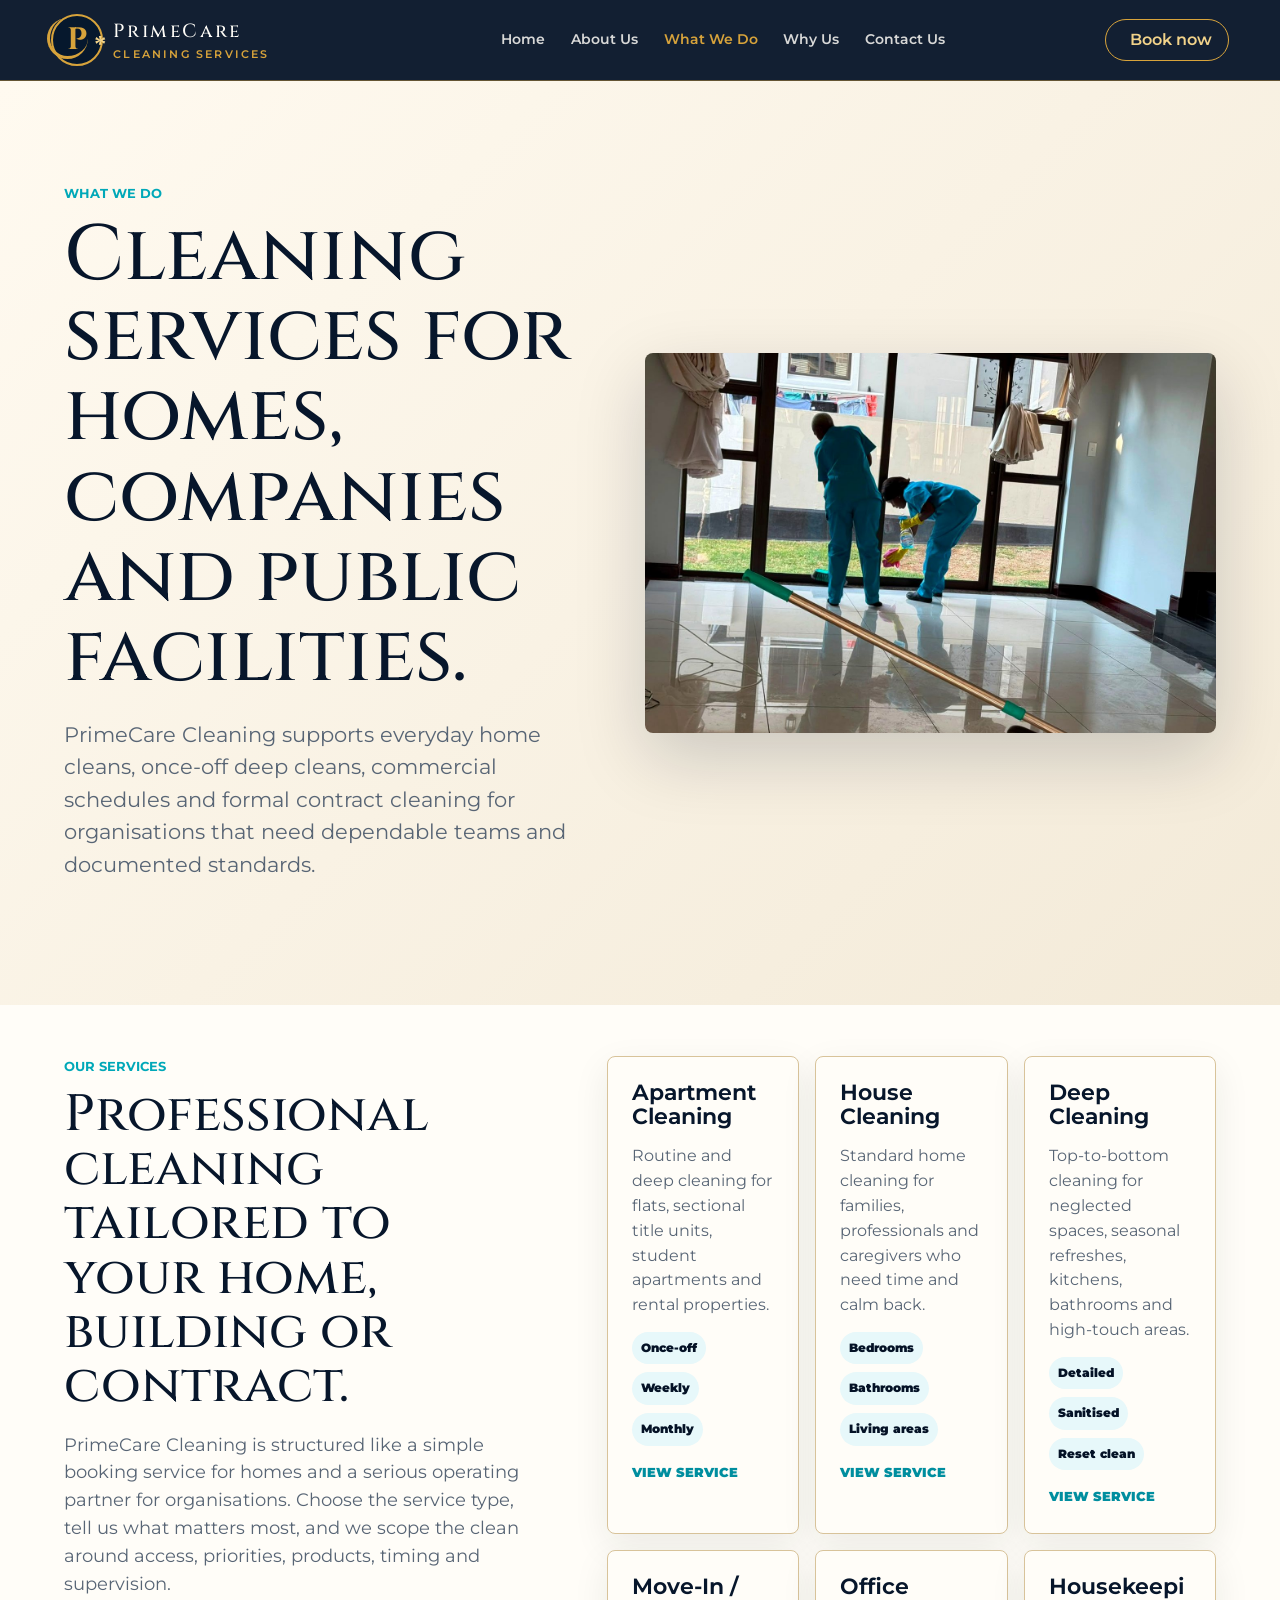
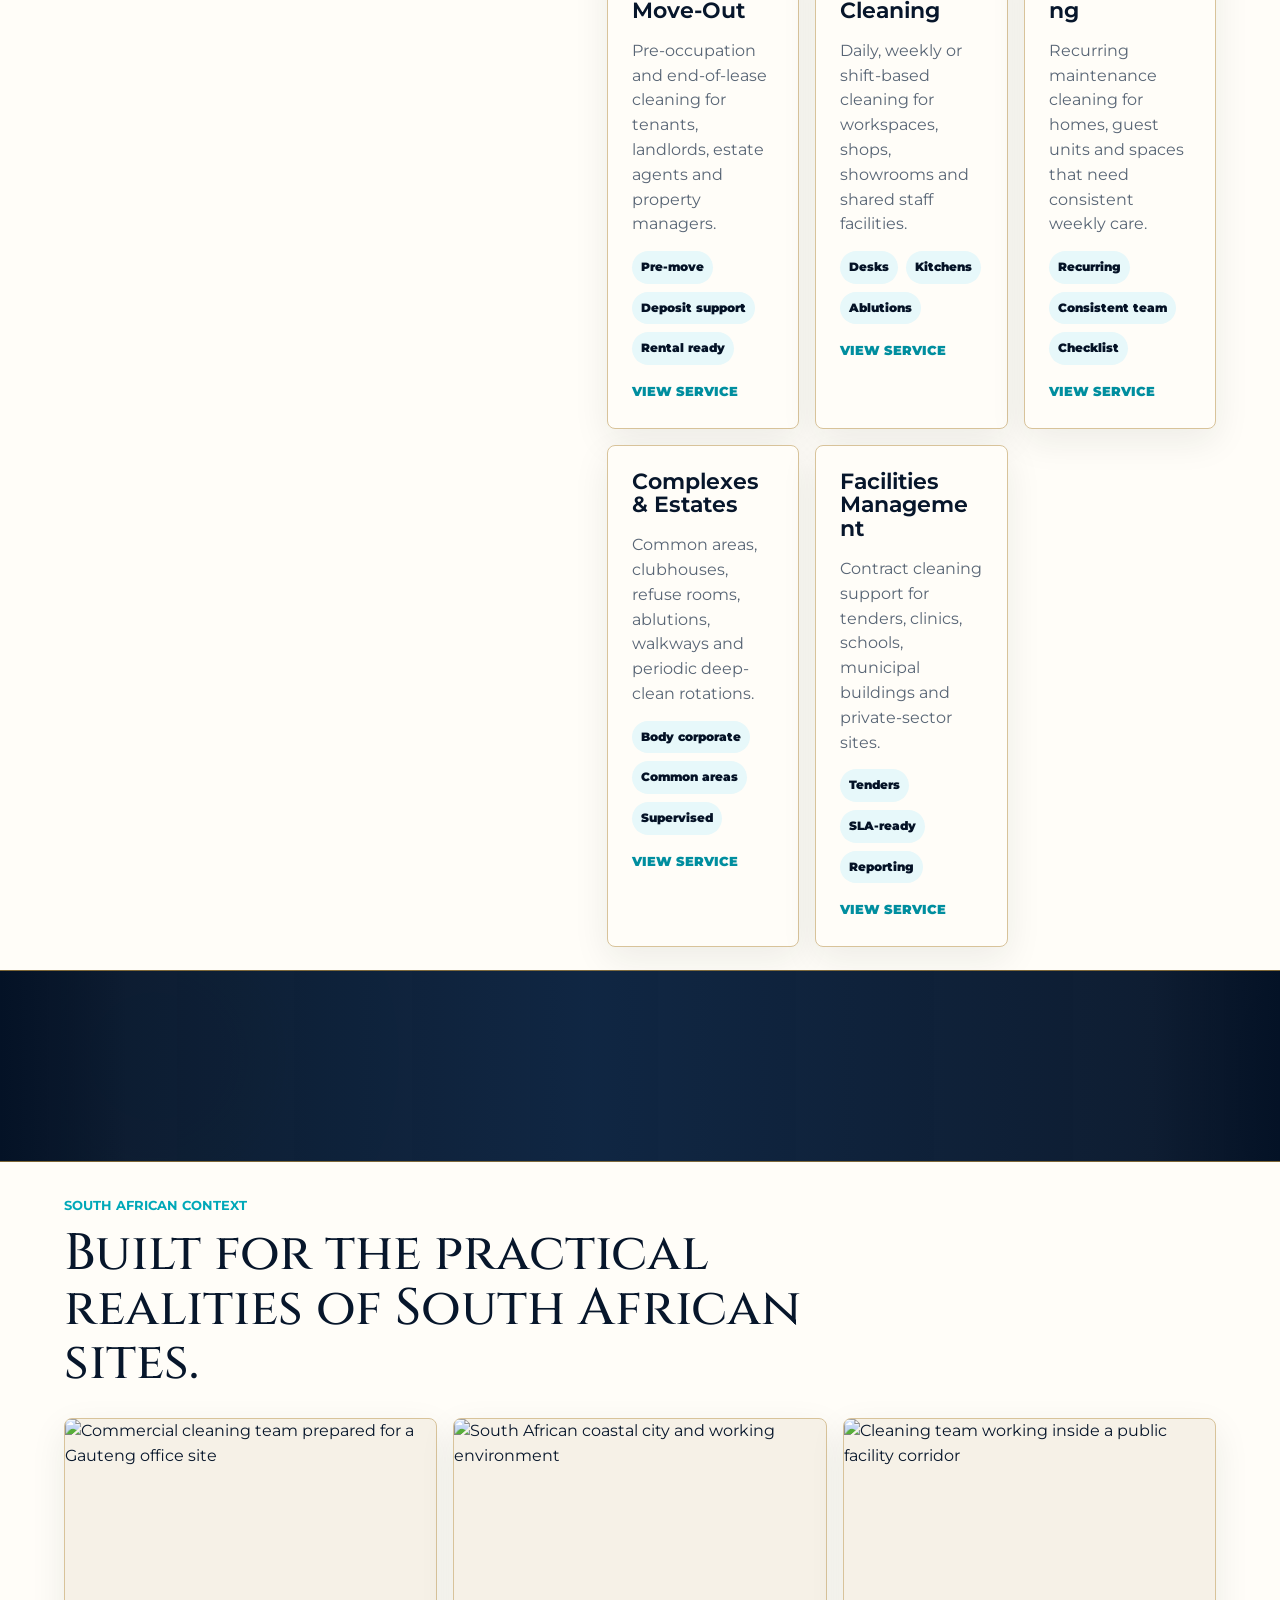
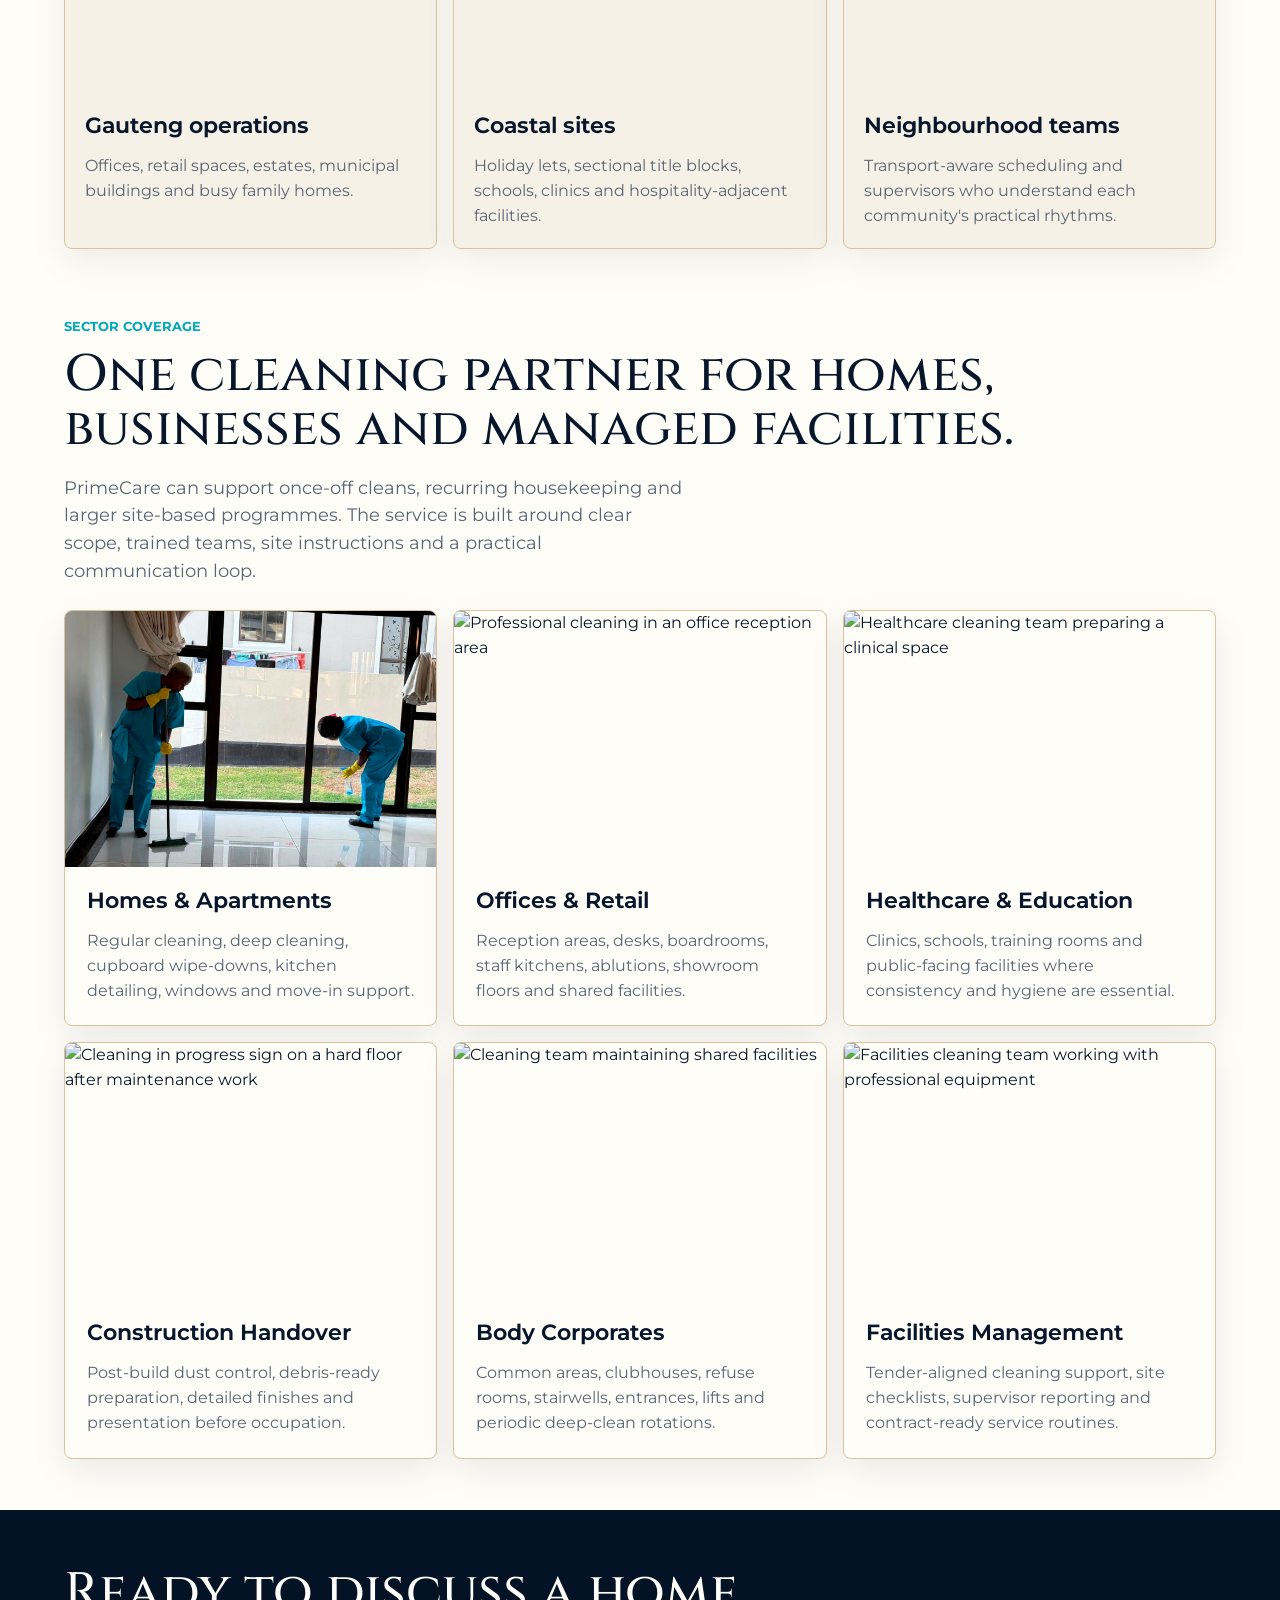
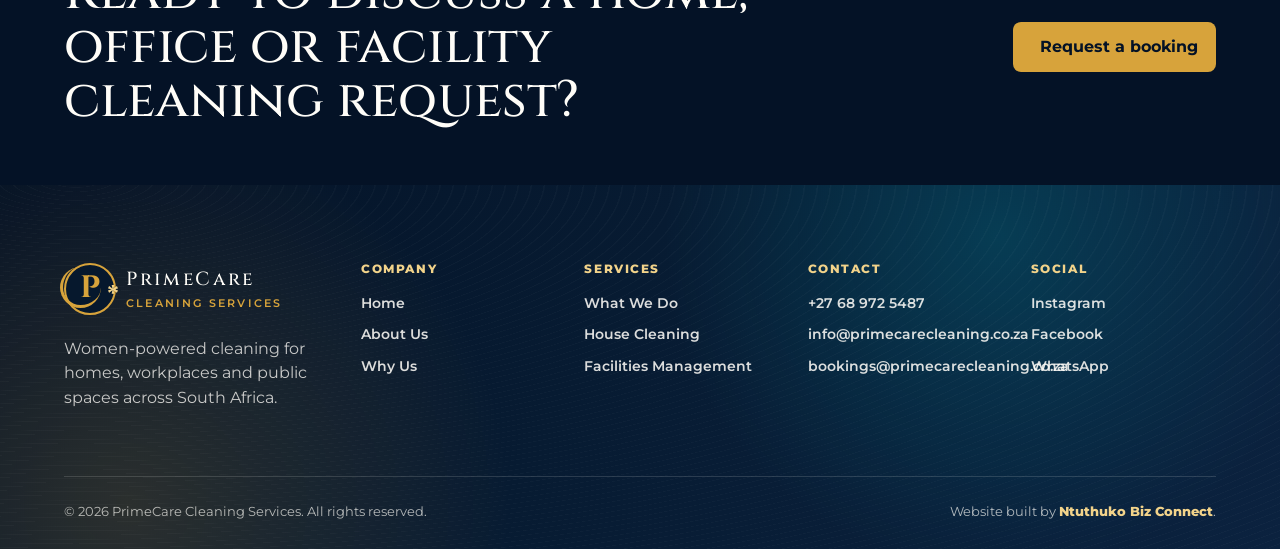
==== what-we-do.html @ a448eb04 "Initial PrimeCare Cleaning website" ====
<!doctype html>
<html lang="en">
  <head>
    <meta charset="UTF-8" />
    <meta name="viewport" content="width=device-width, initial-scale=1.0" />
    <title>What We Do | PrimeCare Cleaning</title>
    <meta
      name="description"
      content="PrimeCare Cleaning provides residential, commercial, estate, government and private-sector cleaning services in South Africa."
    />
    <link rel="preconnect" href="https://unpkg.com" />
    <link rel="stylesheet" href="styles.css" />
  </head>
  <body>
    <header class="site-header">
      <a class="brand" href="index.html" aria-label="PrimeCare Cleaning home">
        <span class="brand-mark">P</span>
        <span>
          <strong>PrimeCare</strong>
          <small>Cleaning Services</small>
        </span>
      </a>
      <nav class="main-nav" aria-label="Primary navigation">
        <a href="index.html">Home</a>
        <a href="about-us.html">About Us</a>
        <a class="nav-active" href="what-we-do.html">What We Do</a>
        <a href="why-us.html">Why Us</a>
        <a href="contact-us.html">Contact Us</a>
      </nav>
      <a class="header-action" href="contact-us.html#booking"><i data-lucide="calendar-check"></i><span>Book now</span></a>
    </header>

    <main>
      <section class="page-hero">
        <div>
          <p class="eyebrow">What we do</p>
          <h1>Cleaning services for homes, companies and public facilities.</h1>
          <p class="section-lead">
            PrimeCare Cleaning supports everyday home cleans, once-off deep cleans, commercial schedules and formal
            contract cleaning for organisations that need dependable teams and documented standards.
          </p>
        </div>
        <img
          src="assets/service-house-clean.jpg"
          alt="PrimeCare cleaners polishing floors and glass in a home"
        />
      </section>

      <section class="section split services-overview">
        <div>
          <p class="eyebrow">Our services</p>
          <h2>Professional cleaning tailored to your home, building or contract.</h2>
          <p class="section-lead">
            PrimeCare Cleaning is structured like a simple booking service for homes and a serious operating partner
            for organisations. Choose the service type, tell us what matters most, and we scope the clean around access,
            priorities, products, timing and supervision.
          </p>
        </div>
        <div class="service-grid expanded">
          <article>
            <i data-lucide="building"></i>
            <h3>Apartment Cleaning</h3>
            <p>Routine and deep cleaning for flats, sectional title units, student apartments and rental properties.</p>
            <div class="service-badges">
              <span>Once-off</span><span>Weekly</span><span>Monthly</span>
            </div>
          </article>
          <article>
            <i data-lucide="home"></i>
            <h3>House Cleaning</h3>
            <p>Standard home cleaning for families, professionals and caregivers who need time and calm back.</p>
            <div class="service-badges">
              <span>Bedrooms</span><span>Bathrooms</span><span>Living areas</span>
            </div>
          </article>
          <article>
            <i data-lucide="sparkles"></i>
            <h3>Deep Cleaning</h3>
            <p>Top-to-bottom cleaning for neglected spaces, seasonal refreshes, kitchens, bathrooms and high-touch areas.</p>
            <div class="service-badges">
              <span>Detailed</span><span>Sanitised</span><span>Reset clean</span>
            </div>
          </article>
          <article>
            <i data-lucide="key-round"></i>
            <h3>Move-In / Move-Out</h3>
            <p>Pre-occupation and end-of-lease cleaning for tenants, landlords, estate agents and property managers.</p>
            <div class="service-badges">
              <span>Pre-move</span><span>Deposit support</span><span>Rental ready</span>
            </div>
          </article>
          <article>
            <i data-lucide="building-2"></i>
            <h3>Office Cleaning</h3>
            <p>Daily, weekly or shift-based cleaning for workspaces, shops, showrooms and shared staff facilities.</p>
            <div class="service-badges">
              <span>Desks</span><span>Kitchens</span><span>Ablutions</span>
            </div>
          </article>
          <article>
            <i data-lucide="calendar-check"></i>
            <h3>Housekeeping</h3>
            <p>Recurring maintenance cleaning for homes, guest units and spaces that need consistent weekly care.</p>
            <div class="service-badges">
              <span>Recurring</span><span>Consistent team</span><span>Checklist</span>
            </div>
          </article>
          <article>
            <i data-lucide="trees"></i>
            <h3>Complexes & Estates</h3>
            <p>Common areas, clubhouses, refuse rooms, ablutions, walkways and periodic deep-clean rotations.</p>
            <div class="service-badges">
              <span>Body corporate</span><span>Common areas</span><span>Supervised</span>
            </div>
          </article>
          <article>
            <i data-lucide="landmark"></i>
            <h3>Facilities Management</h3>
            <p>Contract cleaning support for tenders, clinics, schools, municipal buildings and private-sector sites.</p>
            <div class="service-badges">
              <span>Tenders</span><span>SLA-ready</span><span>Reporting</span>
            </div>
          </article>
        </div>
      </section>

      <section class="equipment-rail" aria-label="PrimeCare cleaning equipment">
        <div class="equipment-track">
          <div class="equipment-set">
            <span class="tool-chip photo-tool" aria-label="Broom"><img src="assets/equipment-broom-graphic.png" alt="" /></span>
            <span class="tool-chip photo-tool" aria-label="Mop"><img src="assets/equipment-mop-graphic.png" alt="" /></span>
            <span class="tool-chip photo-tool" aria-label="Wet mop trolley"><img src="assets/mop-trolley-graphic.png" alt="" /></span>
            <span class="tool-chip photo-tool" aria-label="Floor polisher"><img src="assets/equipment-floor-polisher-graphic.png" alt="" /></span>
            <span class="tool-chip photo-tool" aria-label="Spray bottles"><img src="assets/equipment-spray-bottle-graphic.png" alt="" /></span>
            <span class="tool-chip photo-tool" aria-label="Microfibre cloths"><img src="assets/equipment-cloths-graphic.png" alt="" /></span>
            <span class="tool-chip photo-tool" aria-label="Vacuum cleaner"><img src="assets/equipment-vacuum-graphic.png" alt="" /></span>
            <span class="tool-chip photo-tool" aria-label="Cleaning bucket"><img src="assets/equipment-bucket-graphic.png" alt="" /></span>
            <span class="tool-chip photo-tool" aria-label="Safety gloves"><img src="assets/equipment-gloves-graphic.png" alt="" /></span>
            <span class="tool-chip photo-tool" aria-label="Caution sign"><img src="assets/equipment-caution-sign-graphic.png" alt="" /></span>
          </div>
        </div>
      </section>

      <section class="section footprint" aria-labelledby="footprint-title">
        <div class="footprint-heading">
          <p class="eyebrow">South African context</p>
          <h2 id="footprint-title">Built for the practical realities of South African sites.</h2>
        </div>
        <div class="footprint-grid">
          <article>
            <img
              src="https://content.app-sources.com/s/34724871351514405/uploads/Images/Commercial_and_Office_Cleaning_Services_Near_Me-5581197.jpg"
              alt="Commercial cleaning team prepared for a Gauteng office site"
            />
            <div>
              <h3>Gauteng operations</h3>
              <p>Offices, retail spaces, estates, municipal buildings and busy family homes.</p>
            </div>
          </article>
          <article>
            <img
              src="https://cdn.sanity.io/images/rd0y3pad/blog-production/65c188b1063537cdf61cafe390a6790e47b0c7b2-5616x3744.jpg?w=1400&h=900&q=75&fit=crop&auto=format"
              alt="South African coastal city and working environment"
            />
            <div>
              <h3>Coastal sites</h3>
              <p>Holiday lets, sectional title blocks, schools, clinics and hospitality-adjacent facilities.</p>
            </div>
          </article>
          <article>
            <img
              src="https://youthoftsomo.co.za/wp-content/uploads/2024/11/cleaning-services-company-in-Nairobi-kenya.jpg"
              alt="Cleaning team working inside a public facility corridor"
            />
            <div>
              <h3>Neighbourhood teams</h3>
              <p>Transport-aware scheduling and supervisors who understand each community's practical rhythms.</p>
            </div>
          </article>
        </div>
      </section>

      <section class="section">
        <p class="eyebrow">Sector coverage</p>
        <h2>One cleaning partner for homes, businesses and managed facilities.</h2>
        <p class="section-lead">
          PrimeCare can support once-off cleans, recurring housekeeping and larger site-based programmes. The service is
          built around clear scope, trained teams, site instructions and a practical communication loop.
        </p>
        <div class="sector-grid">
          <article class="sector-card">
            <img src="assets/service-window-detail.jpg" alt="PrimeCare cleaners working on windows and interior glass" />
            <div>
              <h3>Homes & Apartments</h3>
              <p>Regular cleaning, deep cleaning, cupboard wipe-downs, kitchen detailing, windows and move-in support.</p>
            </div>
          </article>
          <article class="sector-card">
            <img src="https://content.app-sources.com/s/34724871351514405/uploads/Images/Cleaning_Chicks_Cleans_Office_Reception_Areas-5227150.png?format=webp" alt="Professional cleaning in an office reception area" />
            <div>
              <h3>Offices & Retail</h3>
              <p>Reception areas, desks, boardrooms, staff kitchens, ablutions, showroom floors and shared facilities.</p>
            </div>
          </article>
          <article class="sector-card">
            <img src="https://youthoftsomo.co.za/wp-content/uploads/2024/12/north-west-cleaning-services-health-sector-cleaning-21328893_s-1-390x220.jpg" alt="Healthcare cleaning team preparing a clinical space" />
            <div>
              <h3>Healthcare & Education</h3>
              <p>Clinics, schools, training rooms and public-facing facilities where consistency and hygiene are essential.</p>
            </div>
          </article>
          <article class="sector-card">
            <img src="https://images.unsplash.com/photo-1529220502050-f15e570c634e?auto=format&fit=crop&w=1200&q=80" alt="Cleaning in progress sign on a hard floor after maintenance work" />
            <div>
              <h3>Construction Handover</h3>
              <p>Post-build dust control, debris-ready preparation, detailed finishes and presentation before occupation.</p>
            </div>
          </article>
          <article class="sector-card">
            <img src="https://content.app-sources.com/s/34724871351514405/uploads/Images/Cleaning_Chicks_Cleans_Office_Restrooms_Sandton-5220938.jpg?format=webp" alt="Cleaning team maintaining shared facilities" />
            <div>
              <h3>Body Corporates</h3>
              <p>Common areas, clubhouses, refuse rooms, stairwells, entrances, lifts and periodic deep-clean rotations.</p>
            </div>
          </article>
          <article class="sector-card">
            <img src="https://tnifacilitiesgroup.co.za/images/home-1-2.png" alt="Facilities cleaning team working with professional equipment" />
            <div>
              <h3>Facilities Management</h3>
              <p>Tender-aligned cleaning support, site checklists, supervisor reporting and contract-ready service routines.</p>
            </div>
          </article>
        </div>
      </section>

      <section class="cta-band">
        <h2>Ready to discuss a home, office or facility cleaning request?</h2>
        <a class="btn secondary" href="contact-us.html#booking"><i data-lucide="calendar-plus"></i><span>Request a booking</span></a>
      </section>
    </main>

    <footer class="site-footer">
      <div class="footer-inner">
        <div class="footer-top">
          <div class="footer-brand">
            <a class="brand footer-logo" href="index.html" aria-label="PrimeCare Cleaning home">
              <span class="brand-mark">P</span>
              <span>
                <strong>PrimeCare</strong>
                <small>Cleaning Services</small>
              </span>
            </a>
            <p>Women-powered cleaning for homes, workplaces and public spaces across South Africa.</p>
          </div>
          <div class="footer-col">
            <h3>Company</h3>
            <a href="index.html">Home</a>
            <a href="about-us.html">About Us</a>
            <a href="why-us.html">Why Us</a>
          </div>
          <div class="footer-col">
            <h3>Services</h3>
            <a href="what-we-do.html">What We Do</a>
            <a href="what-we-do.html">House Cleaning</a>
            <a href="what-we-do.html">Facilities Management</a>
          </div>
          <div class="footer-col">
            <h3>Contact</h3>
            <a href="tel:+27689725487">+27 68 972 5487</a>
            <a href="mailto:info@primecarecleaning.co.za">info@primecarecleaning.co.za</a>
            <a href="mailto:bookings@primecarecleaning.co.za">bookings@primecarecleaning.co.za</a>
          </div>
          <div class="footer-col">
            <h3>Social</h3>
            <a href="https://www.instagram.com/primecare.cleaning.services?igsh=bGF3bnBhMnJ3djl4&amp;utm_source=qr" target="_blank" rel="noopener">Instagram</a>
            <a href="https://www.facebook.com/share/1HNAZoN3Nr/?mibextid=wwXIfr" target="_blank" rel="noopener">Facebook</a>
            <a href="https://wa.me/27689725487" target="_blank" rel="noopener">WhatsApp</a>
          </div>
        </div>
        <div class="footer-bottom">
          <span>&copy; 2026 PrimeCare Cleaning Services. All rights reserved.</span>
          <span>Website built by <a href="https://www.ntuthukobiz.co.za/" target="_blank" rel="noopener">Ntuthuko Biz Connect</a>.</span>
        </div>
      </div>
    </footer>

    <script src="https://unpkg.com/lucide@latest/dist/umd/lucide.min.js"></script>
    <script src="script.js"></script>
  </body>
</html>
---- styles.css ----
@import url("https://fonts.googleapis.com/css2?family=Cinzel:wght@400;500;600;700&family=Montserrat:wght@400;500;600;700;800&display=swap");

:root {
  --ink: #07162b;
  --muted: #586575;
  --white: #fffdf8;
  --paper: #f6f1e7;
  --line: #d8c39a;
  --green: #0b223f;
  --green-dark: #041226;
  --gold: #d7a33b;
  --gold-soft: #f2d38a;
  --coral: #00a8b8;
  --blue: #008e9f;
  --shadow: 0 24px 70px rgba(4, 18, 38, 0.18);
}

* {
  box-sizing: border-box;
}

html {
  scroll-behavior: smooth;
}

body {
  margin: 0;
  color: var(--ink);
  background: var(--white);
  font-family: "Montserrat", Arial, Helvetica, ui-sans-serif, system-ui, sans-serif;
  line-height: 1.55;
}

a {
  color: inherit;
  text-decoration: none;
}

img {
  display: block;
  max-width: 100%;
}

.site-header {
  position: sticky;
  top: 0;
  z-index: 20;
  display: flex;
  align-items: center;
  justify-content: space-between;
  gap: 20px;
  padding: 14px clamp(18px, 4vw, 56px);
  background: rgba(4, 18, 38, 0.94);
  border-bottom: 1px solid rgba(215, 163, 59, 0.42);
  backdrop-filter: blur(18px);
}

.brand,
.header-action,
.btn,
.trust-strip span,
.contact-grid a,
.contact-grid > span {
  display: inline-flex;
  align-items: center;
}

.brand {
  gap: 10px;
  min-width: 290px;
  color: var(--white);
}

.brand-mark {
  position: relative;
  display: grid;
  place-items: center;
  width: 52px;
  height: 52px;
  border-radius: 50%;
  color: var(--gold);
  border: 2px solid var(--gold);
  background: #06182d;
  font-family: "Cinzel", Georgia, serif;
  font-size: 31px;
  font-weight: 700;
  line-height: 1;
}

.brand-mark::before {
  content: "";
  position: absolute;
  left: -6px;
  bottom: 5px;
  width: 38px;
  height: 38px;
  border-bottom: 3px solid var(--gold);
  border-left: 3px solid var(--gold);
  border-radius: 50%;
}

.brand-mark::after {
  content: "*";
  position: absolute;
  right: -5px;
  bottom: 9px;
  color: var(--gold-soft);
  font-family: Georgia, serif;
  font-size: 24px;
  line-height: 1;
}

.brand strong,
.brand small {
  display: block;
}

.brand strong {
  font-family: "Cinzel", Georgia, serif;
  font-size: 19px;
  font-weight: 500;
  letter-spacing: 0.14em;
}

.brand small {
  color: var(--gold);
  font-size: 11px;
  font-weight: 600;
  letter-spacing: 0.2em;
  text-transform: uppercase;
}

.main-nav {
  display: flex;
  align-items: center;
  gap: clamp(12px, 2vw, 28px);
  color: rgba(255, 253, 248, 0.84);
  font-size: 14px;
  font-weight: 600;
}

.main-nav a:hover {
  color: var(--gold);
}

.header-action {
  gap: 8px;
  min-height: 42px;
  padding: 0 16px;
  border: 1px solid var(--gold);
  border-radius: 999px;
  color: var(--gold-soft);
  font-weight: 600;
}

.header-action svg,
.btn svg,
.trust-strip svg,
.contact-grid svg,
.contract-list svg {
  width: 18px;
  height: 18px;
  flex: 0 0 18px;
}

.hero {
  position: relative;
  display: grid;
  min-height: calc(100svh - 70px);
  overflow: hidden;
}

.hero-media,
.hero-overlay {
  position: absolute;
  inset: 0;
}

.hero-media img {
  width: 100%;
  height: 100%;
  object-fit: cover;
}

.hero-overlay {
  background:
    linear-gradient(90deg, rgba(4, 18, 38, 0.92) 0%, rgba(4, 18, 38, 0.68) 46%, rgba(4, 18, 38, 0.14) 100%),
    linear-gradient(0deg, rgba(0, 0, 0, 0.2), transparent 42%);
}

.hero-content {
  position: relative;
  z-index: 1;
  width: min(780px, 100%);
  align-self: center;
  padding: clamp(46px, 8vw, 86px) clamp(20px, 5vw, 74px);
  color: var(--white);
}

.eyebrow {
  margin: 0 0 12px;
  color: var(--coral);
  font-size: 13px;
  font-weight: 700;
  letter-spacing: 0;
  text-transform: uppercase;
}

.hero .eyebrow,
.image-band .eyebrow {
  color: #ffd56e;
}

h1,
h2,
h3,
p {
  overflow-wrap: anywhere;
}

h1 {
  max-width: 760px;
  margin: 0;
  font-family: "Cinzel", Georgia, serif;
  font-size: clamp(42px, 7vw, 78px);
  font-weight: 500;
  line-height: 1.03;
  letter-spacing: 0;
}

h2 {
  margin: 0;
  font-family: "Cinzel", Georgia, serif;
  font-size: clamp(32px, 4vw, 56px);
  font-weight: 500;
  line-height: 1.06;
  letter-spacing: 0;
}

h3 {
  margin: 0;
  font-size: 22px;
  font-weight: 650;
  line-height: 1.08;
}

.hero-content > p:not(.eyebrow) {
  max-width: 650px;
  margin: 22px 0 0;
  color: rgba(255, 253, 248, 0.9);
  font-size: clamp(17px, 2vw, 20px);
}

.page-hero {
  display: grid;
  grid-template-columns: minmax(0, 0.95fr) minmax(0, 1.05fr);
  gap: clamp(30px, 5vw, 70px);
  align-items: center;
  padding: clamp(56px, 8vw, 112px) clamp(20px, 5vw, 74px);
  background: linear-gradient(135deg, #fffaf0 0%, #f3ead8 100%);
}

.page-hero .section-lead {
  font-size: clamp(18px, 2vw, 21px);
}

.page-hero img,
.feature-image {
  width: 100%;
  max-height: 520px;
  object-fit: cover;
  border-radius: 8px;
  box-shadow: var(--shadow);
}

.nav-active {
  color: var(--gold);
}

.hero-actions,
.hero-stats {
  display: flex;
  flex-wrap: wrap;
  gap: 12px;
  margin-top: 28px;
}

.btn {
  justify-content: center;
  gap: 9px;
  min-height: 50px;
  padding: 0 18px;
  border: 0;
  border-radius: 8px;
  cursor: pointer;
  font: inherit;
  font-weight: 700;
}

.btn.primary {
  color: var(--white);
  background: var(--green-dark);
  box-shadow: 0 12px 30px rgba(4, 18, 38, 0.28);
}

.btn.secondary {
  color: var(--green-dark);
  background: var(--gold);
}

.btn.wide {
  width: 100%;
}

.hero-stats span {
  min-width: 142px;
  padding: 12px 16px;
  border: 1px solid rgba(255, 253, 248, 0.28);
  border-radius: 8px;
  background: rgba(255, 253, 248, 0.12);
}

.hero-stats strong {
  display: block;
  font-size: 22px;
  color: #ffd56e;
}

.trust-strip {
  display: grid;
  grid-template-columns: repeat(4, 1fr);
  gap: 1px;
  background: var(--line);
  border-top: 1px solid var(--line);
  border-bottom: 1px solid var(--line);
}

.trust-strip span {
  gap: 9px;
  min-height: 78px;
  padding: 16px clamp(16px, 3vw, 32px);
  background: var(--paper);
  font-weight: 850;
}

.section {
  padding: clamp(38px, 5vw, 72px) clamp(20px, 5vw, 74px);
}

.section + .section {
  padding-top: clamp(22px, 3vw, 38px);
}

.split,
.contracts {
  display: grid;
  grid-template-columns: minmax(0, 0.88fr) minmax(0, 1.12fr);
  gap: clamp(30px, 5vw, 70px);
  align-items: start;
}

.section-lead {
  max-width: 620px;
  color: var(--muted);
  font-size: 18px;
}

.text-grid {
  display: grid;
  grid-template-columns: repeat(3, minmax(0, 1fr));
  gap: 16px;
}

.text-card {
  padding: 24px;
  border: 1px solid var(--line);
  border-radius: 8px;
  background: var(--white);
  box-shadow: 0 12px 36px rgba(25, 33, 31, 0.08);
}

.text-card p {
  color: var(--muted);
}

.cta-band {
  display: flex;
  flex-wrap: wrap;
  align-items: center;
  justify-content: space-between;
  gap: 20px;
  padding: clamp(34px, 5vw, 56px) clamp(20px, 5vw, 74px);
  color: var(--white);
  background: var(--green-dark);
}

.cta-band h2 {
  max-width: 760px;
}

.service-grid {
  display: grid;
  grid-template-columns: repeat(2, 1fr);
  gap: 16px;
}

.service-grid.expanded {
  grid-template-columns: repeat(3, minmax(0, 1fr));
}

.service-grid article,
.pillar-grid article,
.contract-form,
.booking-form,
.response-panel {
  border: 1px solid var(--line);
  border-radius: 8px;
  background: var(--white);
  box-shadow: 0 12px 36px rgba(25, 33, 31, 0.08);
}

.service-grid article,
.pillar-grid article {
  padding: 24px;
}

.service-grid article {
  position: relative;
}

.service-grid article::after {
  content: "View service";
  display: inline-block;
  margin-top: 16px;
  color: var(--blue);
  font-size: 13px;
  font-weight: 900;
  text-transform: uppercase;
}

.service-grid svg {
  width: 32px;
  height: 32px;
  margin-bottom: 18px;
  color: var(--green);
}

.service-grid p,
.pillar-grid p {
  margin-bottom: 0;
  color: var(--muted);
}

.services-overview {
  padding-bottom: clamp(16px, 2vw, 28px);
}

.equipment-rail {
  position: relative;
  display: flex;
  align-items: center;
  min-height: clamp(150px, 15vw, 220px);
  overflow: hidden;
  color: var(--white);
  background:
    linear-gradient(90deg, rgba(4, 18, 38, 0.96), rgba(11, 34, 63, 0.98) 46%, rgba(4, 18, 38, 0.96)),
    radial-gradient(circle at 12% 45%, rgba(0, 168, 184, 0.2), transparent 34%);
  border-top: 1px solid rgba(215, 163, 59, 0.55);
  border-bottom: 1px solid rgba(215, 163, 59, 0.55);
}

.equipment-rail::before,
.equipment-rail::after {
  content: "";
  position: absolute;
  top: 0;
  z-index: 2;
  width: clamp(54px, 10vw, 150px);
  height: 100%;
  pointer-events: none;
}

.equipment-rail::before {
  left: 0;
  background: linear-gradient(90deg, var(--green-dark), transparent);
}

.equipment-rail::after {
  right: 0;
  background: linear-gradient(270deg, var(--green-dark), transparent);
}

.equipment-track {
  display: flex;
  width: max-content;
  padding-left: 100vw;
  animation: equipmentScroll 28s linear infinite;
}

.equipment-rail:hover .equipment-track {
  animation-play-state: paused;
}

.equipment-set {
  display: flex;
  align-items: center;
  gap: clamp(14px, 2vw, 26px);
  padding-right: clamp(14px, 2vw, 26px);
}

.tool-chip {
  position: relative;
  display: inline-grid;
  place-items: center;
  width: clamp(104px, 10vw, 142px);
  min-height: clamp(86px, 8vw, 116px);
  padding: 12px;
  border: 1px solid rgba(215, 163, 59, 0.52);
  border-radius: 8px;
  background:
    linear-gradient(180deg, rgba(255, 253, 248, 0.1), rgba(255, 253, 248, 0.02)),
    rgba(0, 168, 184, 0.08);
  box-shadow: 0 18px 44px rgba(0, 0, 0, 0.2);
  color: var(--gold-soft);
  text-align: center;
  transition:
    transform 180ms ease,
    border-color 180ms ease,
    background 180ms ease,
    color 180ms ease;
}

.tool-chip svg {
  width: clamp(46px, 5vw, 68px);
  height: clamp(46px, 5vw, 68px);
  stroke-width: 1.65;
}

.tool-chip img {
  width: auto;
  height: clamp(82px, 8vw, 112px);
  max-width: 92%;
  max-height: clamp(82px, 8vw, 112px);
  object-fit: contain;
  filter: drop-shadow(0 8px 12px rgba(0, 0, 0, 0.28));
}

.photo-tool {
  background:
    radial-gradient(circle at 50% 44%, rgba(215, 163, 59, 0.24), transparent 58%),
    linear-gradient(180deg, rgba(255, 253, 248, 0.1), rgba(255, 253, 248, 0.02)),
    rgba(0, 168, 184, 0.08);
}

.tool-chip:hover {
  z-index: 3;
  color: var(--green-dark);
  border-color: var(--gold);
  background: linear-gradient(180deg, var(--gold-soft), var(--gold));
  transform: translateY(-9px) scale(1.04);
}

.tool-chip:hover img {
  filter: drop-shadow(0 8px 10px rgba(4, 18, 38, 0.18));
}

.equipment-rail + .footprint {
  padding-top: clamp(24px, 3vw, 38px);
}

.footprint {
  padding-bottom: clamp(24px, 3vw, 42px);
}

.footprint + .section {
  padding-top: clamp(24px, 3vw, 38px);
}

@keyframes equipmentScroll {
  from {
    transform: translateX(0);
  }

  to {
    transform: translateX(calc(-100% - 100vw));
  }
}

.sector-grid {
  display: grid;
  grid-template-columns: repeat(3, minmax(0, 1fr));
  gap: 16px;
  margin-top: 28px;
}

.sector-card {
  overflow: hidden;
  border: 1px solid var(--line);
  border-radius: 8px;
  background: var(--white);
  box-shadow: 0 12px 36px rgba(4, 18, 38, 0.08);
}

.sector-card img {
  width: 100%;
  aspect-ratio: 1.45;
  object-fit: cover;
}

.sector-card div {
  padding: 22px;
}

.sector-card p {
  color: var(--muted);
  margin-bottom: 0;
}

.copy-list {
  display: grid;
  gap: 10px;
  margin-top: 22px;
}

.copy-list span {
  display: flex;
  gap: 9px;
  align-items: flex-start;
  padding: 12px 14px;
  border-left: 3px solid var(--gold);
  background: rgba(246, 241, 231, 0.72);
  font-weight: 600;
}

.service-badges {
  display: flex;
  flex-wrap: wrap;
  gap: 8px;
  margin-top: 14px;
}

.service-badges span {
  padding: 7px 9px;
  border-radius: 999px;
  background: #e7f8fa;
  color: var(--green-dark);
  font-size: 12px;
  font-weight: 900;
}

.image-band {
  position: relative;
  min-height: 430px;
  display: grid;
  align-items: end;
  color: var(--white);
  overflow: hidden;
}

.image-band img {
  position: absolute;
  inset: 0;
  width: 100%;
  height: 100%;
  object-fit: cover;
}

.image-band::after {
  content: "";
  position: absolute;
  inset: 0;
  background: linear-gradient(90deg, rgba(4, 18, 38, 0.88), rgba(4, 18, 38, 0.24));
}

.image-band > div {
  position: relative;
  z-index: 1;
  max-width: 820px;
  padding: clamp(44px, 7vw, 82px) clamp(20px, 5vw, 74px);
}

.image-band p:last-child {
  max-width: 700px;
  color: rgba(255, 253, 248, 0.9);
  font-size: 18px;
}

.footprint {
  background: var(--white);
}

.footprint-heading {
  max-width: 860px;
  margin-bottom: 28px;
}

.footprint-grid {
  display: grid;
  grid-template-columns: repeat(3, minmax(0, 1fr));
  gap: 16px;
}

.footprint-grid article {
  overflow: hidden;
  border: 1px solid var(--line);
  border-radius: 8px;
  background: var(--paper);
  box-shadow: 0 12px 36px rgba(25, 33, 31, 0.08);
}

.footprint-grid img {
  width: 100%;
  aspect-ratio: 1.35;
  object-fit: cover;
}

.footprint-grid div {
  padding: 20px;
}

.footprint-grid p {
  margin-bottom: 0;
  color: var(--muted);
}

.empowerment {
  display: grid;
  grid-template-columns: minmax(0, 0.95fr) minmax(0, 1.05fr);
  gap: clamp(32px, 5vw, 70px);
  background: #eef9fa;
}

.empowerment-copy p:last-child {
  color: var(--muted);
  font-size: 18px;
}

.pillar-grid {
  display: grid;
  gap: 16px;
}

.pillar-grid span {
  display: inline-grid;
  place-items: center;
  width: 44px;
  height: 44px;
  margin-bottom: 16px;
  border-radius: 50%;
  color: var(--white);
  background: var(--blue);
  font-weight: 900;
}

.contracts {
  background: var(--paper);
}

.contract-list {
  display: grid;
  grid-template-columns: repeat(2, minmax(0, 1fr));
  gap: 12px;
  margin-top: 26px;
}

.contract-list span {
  display: flex;
  gap: 8px;
  align-items: flex-start;
  padding: 12px;
  border-radius: 8px;
  background: rgba(255, 253, 248, 0.82);
  color: #34413d;
  font-weight: 750;
}

.contract-list svg {
  color: var(--green);
}

form {
  display: grid;
  gap: 16px;
}

.contract-form,
.booking-form {
  padding: clamp(20px, 3vw, 32px);
}

label,
fieldset {
  display: grid;
  gap: 7px;
  margin: 0;
  color: #34413d;
  font-size: 13px;
  font-weight: 850;
}

input,
select,
textarea {
  width: 100%;
  border: 1px solid #cfc7b8;
  border-radius: 8px;
  background: #fffefa;
  color: var(--ink);
  font: inherit;
  font-size: 15px;
}

input,
select {
  min-height: 46px;
  padding: 0 12px;
}

textarea {
  resize: vertical;
  padding: 12px;
}

fieldset {
  grid-template-columns: repeat(2, minmax(0, 1fr));
  padding: 16px;
  border: 1px solid var(--line);
  border-radius: 8px;
}

legend {
  padding: 0 8px;
}

.check {
  grid-template-columns: 18px 1fr;
  align-items: center;
  font-size: 14px;
  font-weight: 750;
}

.check input {
  width: 18px;
  min-height: 18px;
}

.form-note {
  margin: 0;
  color: var(--muted);
  font-size: 13px;
}

.booking-section {
  background: linear-gradient(180deg, var(--white), #f6f0e4);
}

.booking-intro {
  max-width: 760px;
  margin-bottom: 28px;
}

.booking-intro p:last-child {
  color: var(--muted);
  font-size: 18px;
}

.booking-layout {
  display: grid;
  grid-template-columns: minmax(0, 1.15fr) minmax(310px, 0.85fr);
  gap: 20px;
  align-items: start;
}

.form-row {
  display: grid;
  grid-template-columns: repeat(2, minmax(0, 1fr));
  gap: 14px;
}

.response-panel {
  position: sticky;
  top: 92px;
  padding: 28px;
}

.response-panel > p:not(.eyebrow) {
  margin-top: 0;
  color: var(--muted);
}

.response-breakdown {
  display: grid;
  gap: 8px;
  margin-top: 18px;
}

.response-breakdown div,
.confirmation {
  padding: 12px;
  border-radius: 8px;
  background: var(--paper);
}

.confirmation {
  margin-top: 18px;
  border: 1px solid #b7d5c6;
  background: #ecf8ef;
}

.contact-section {
  display: grid;
  grid-template-columns: 0.75fr 1.25fr;
  gap: clamp(26px, 4vw, 58px);
}

.contact-grid {
  display: grid;
  grid-template-columns: repeat(2, minmax(0, 1fr));
  gap: 12px;
}

.contact-grid a,
.contact-grid > span {
  gap: 10px;
  min-height: 58px;
  padding: 12px 14px;
  border: 1px solid var(--line);
  border-radius: 8px;
  background: var(--paper);
  font-weight: 800;
}

.site-footer {
  position: relative;
  overflow: hidden;
  padding: clamp(54px, 7vw, 78px) clamp(20px, 5vw, 74px) 28px;
  color: var(--white);
  background:
    radial-gradient(circle at 78% 14%, rgba(0, 168, 184, 0.22), transparent 32%),
    radial-gradient(circle at 10% 88%, rgba(215, 163, 59, 0.18), transparent 32%),
    linear-gradient(120deg, #041226 0%, #071b32 46%, #0b223f 100%);
}

.site-footer::after {
  content: "";
  position: absolute;
  inset: -18% -8%;
  pointer-events: none;
  opacity: 0.18;
  background-image: repeating-radial-gradient(ellipse at 12% 12%, rgba(255, 253, 248, 0.14) 0 1px, transparent 2px 13px);
}

.footer-inner {
  position: relative;
  z-index: 1;
  width: min(1180px, 100%);
  margin: 0 auto;
}

.footer-top {
  display: grid;
  grid-template-columns: 1.4fr repeat(4, minmax(0, 1fr));
  gap: clamp(22px, 4vw, 38px);
}

.footer-brand p {
  max-width: 340px;
  margin: 22px 0 0;
  color: rgba(255, 253, 248, 0.76);
}

.footer-logo {
  min-width: auto;
}

.footer-col h3 {
  margin: 0 0 12px;
  color: var(--gold-soft);
  font-family: "Montserrat", Arial, sans-serif;
  font-size: 12px;
  font-weight: 800;
  letter-spacing: 0.13em;
  text-transform: uppercase;
}

.footer-col a {
  display: block;
  padding: 5px 0;
  color: rgba(255, 253, 248, 0.86);
  font-size: 14px;
  font-weight: 600;
}

.footer-col a:hover,
.footer-bottom a:hover {
  color: var(--gold);
}

.footer-bottom {
  display: flex;
  justify-content: space-between;
  gap: 20px;
  margin-top: clamp(38px, 6vw, 65px);
  padding-top: 24px;
  border-top: 1px solid rgba(255, 253, 248, 0.14);
  color: rgba(255, 253, 248, 0.68);
  font-size: 13px;
}

.footer-bottom a {
  color: var(--gold-soft);
  font-weight: 800;
}

@media (max-width: 920px) {
  .site-header {
    align-items: flex-start;
    flex-wrap: wrap;
  }

  .main-nav {
    order: 3;
    width: 100%;
    flex-wrap: wrap;
    gap: 10px 16px;
  }

  .split,
  .page-hero,
  .empowerment,
  .contracts,
  .booking-layout,
  .contact-section {
    grid-template-columns: 1fr;
  }

  .trust-strip {
    grid-template-columns: repeat(2, 1fr);
  }

  .response-panel {
    position: static;
  }

  .footer-top {
    grid-template-columns: 1.2fr repeat(2, minmax(0, 1fr));
  }

  .footer-brand {
    grid-column: 1 / -1;
  }
}

@media (max-width: 640px) {
  .site-header {
    padding: 12px 14px;
  }

  .brand {
    min-width: auto;
  }

  .main-nav {
    font-size: 13px;
  }

  .header-action span {
    display: none;
  }

  .header-action {
    width: 42px;
    justify-content: center;
    padding: 0;
  }

  .hero {
    min-height: 760px;
  }

  .hero-overlay {
    background: linear-gradient(0deg, rgba(4, 18, 38, 0.94), rgba(4, 18, 38, 0.52));
  }

  .hero-content {
    align-self: end;
  }

  .btn,
  .hero-actions {
    width: 100%;
  }

  .trust-strip,
  .service-grid,
  .service-grid.expanded,
  .sector-grid,
  .footprint-grid,
  .text-grid,
  .contract-list,
  .form-row,
  .contact-grid,
  fieldset {
    grid-template-columns: 1fr;
  }

  .trust-strip span {
    min-height: 62px;
  }

  .equipment-rail {
    min-height: 136px;
  }

  .tool-chip {
    width: 96px;
    min-height: 94px;
    padding: 13px 10px;
  }

  .footer-top {
    grid-template-columns: 1fr;
  }

  .footer-bottom {
    display: block;
  }

  .footer-bottom span {
    display: block;
    margin-top: 8px;
  }
}

@media (prefers-reduced-motion: reduce) {
  .equipment-track {
    animation: none;
  }
}

/* Final spacing pass: keep stacked content deliberate, not airy. */
main > .section {
  padding-top: clamp(30px, 4vw, 54px);
  padding-bottom: clamp(30px, 4vw, 54px);
}

main > .section + .section,
main > .footprint + .section,
main > .equipment-rail + .footprint {
  padding-top: clamp(18px, 2.6vw, 34px);
}

main > .services-overview {
  padding-bottom: clamp(12px, 1.8vw, 24px);
}

main > .footprint {
  padding-bottom: clamp(18px, 2.6vw, 34px);
}

main > .section .sector-grid,
main > .section .footprint-grid {
  margin-top: clamp(16px, 2vw, 24px);
}
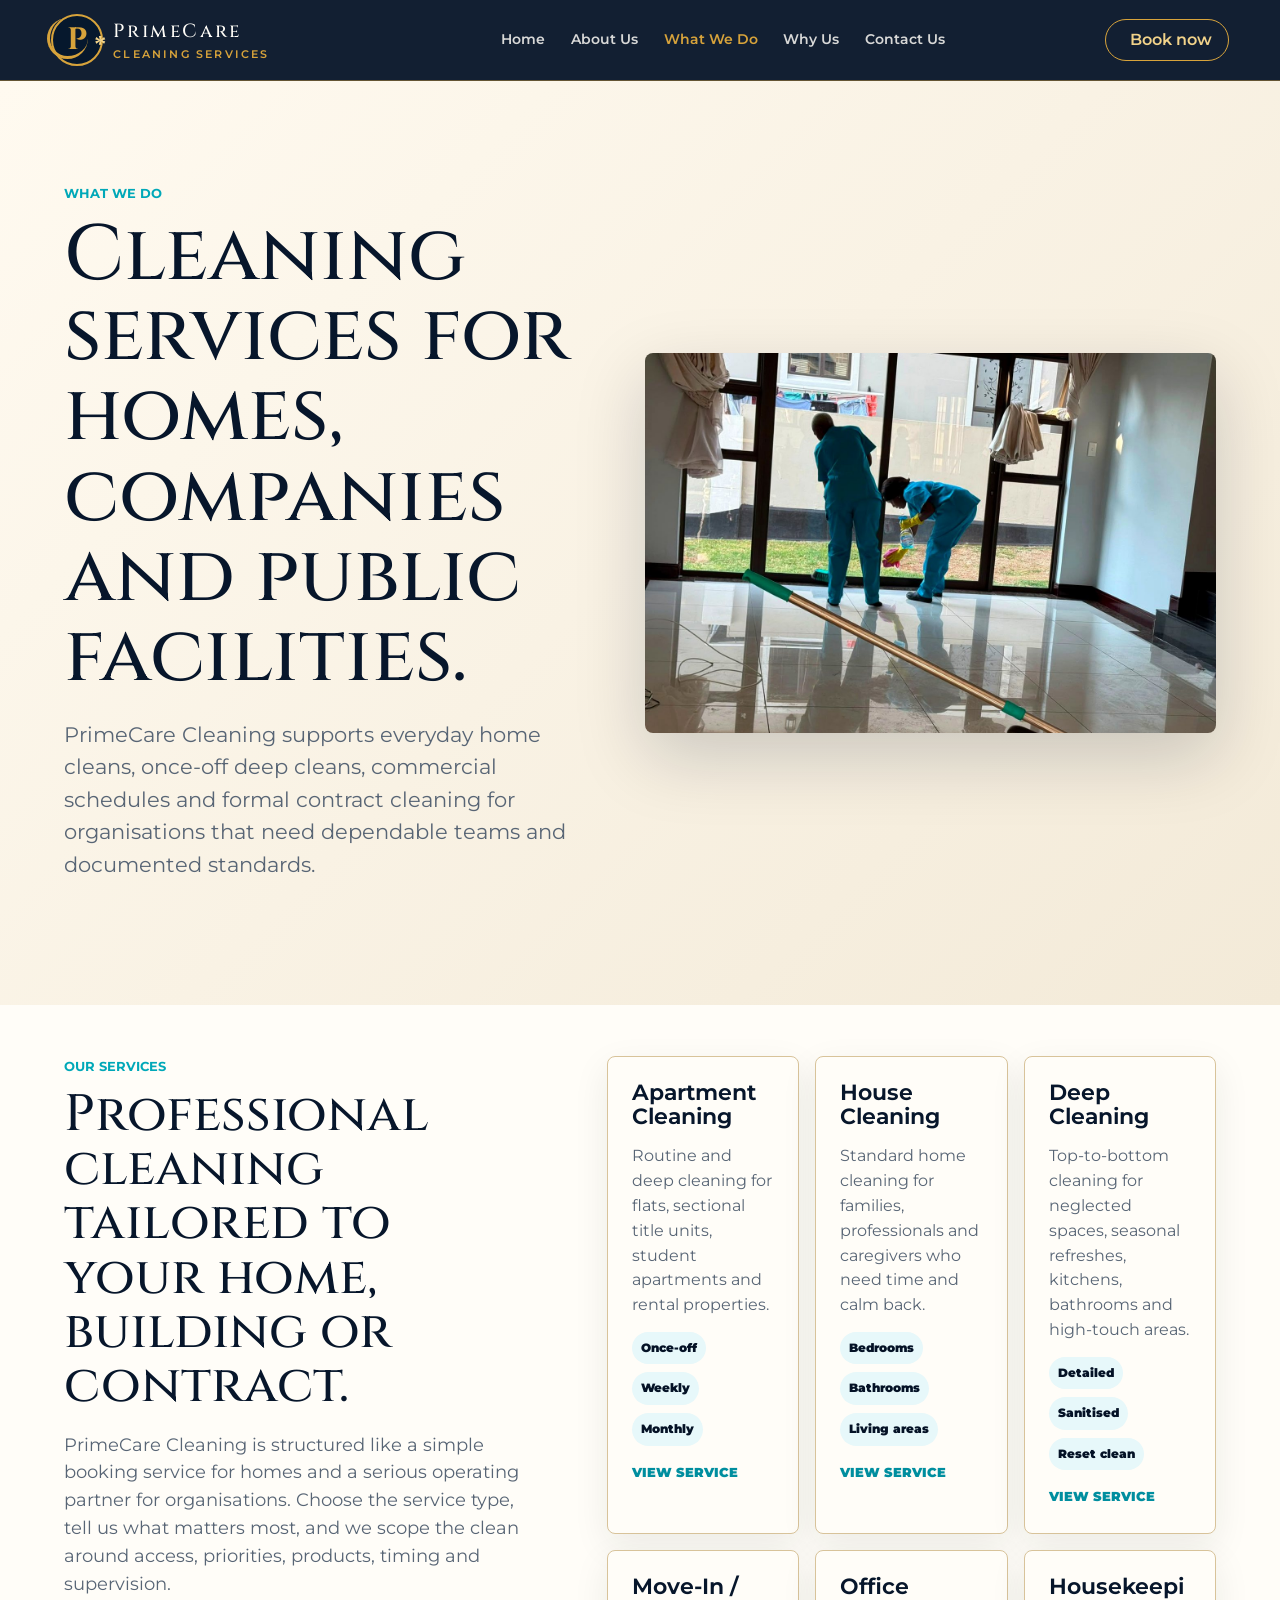
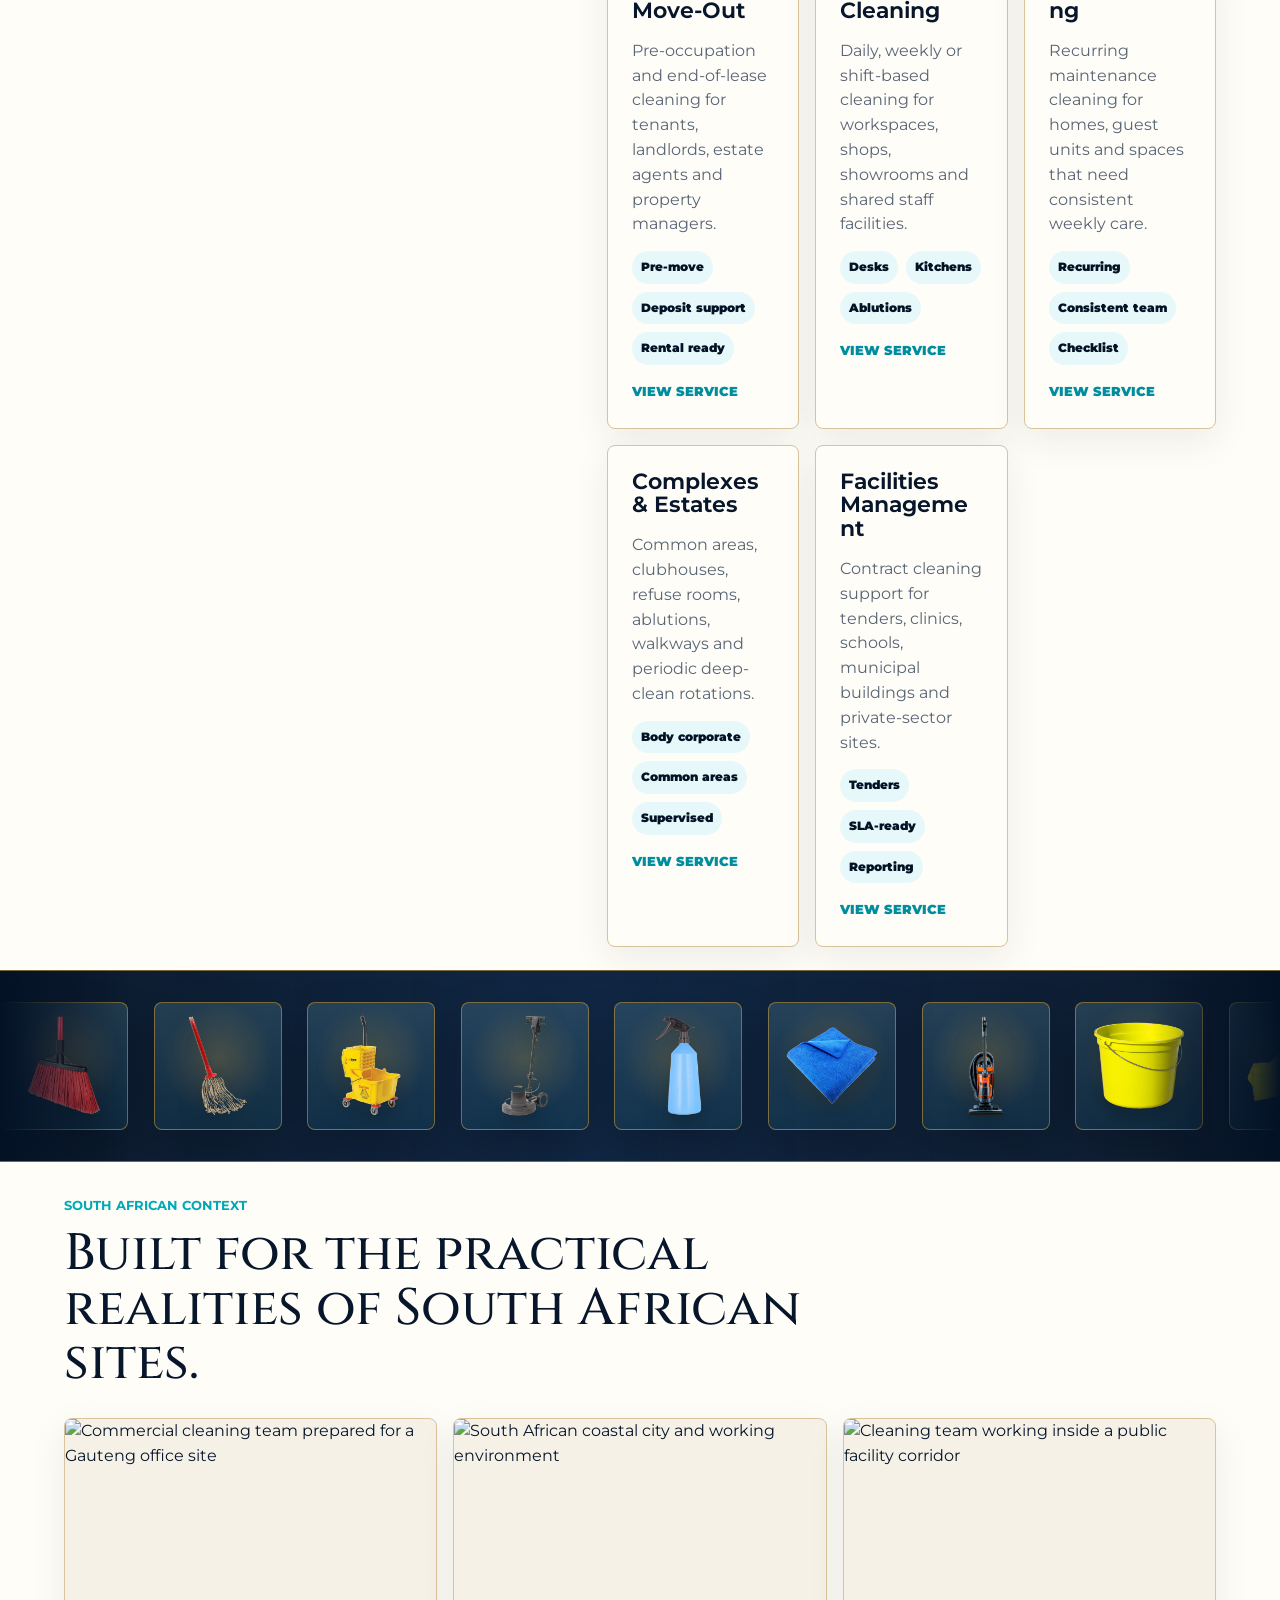
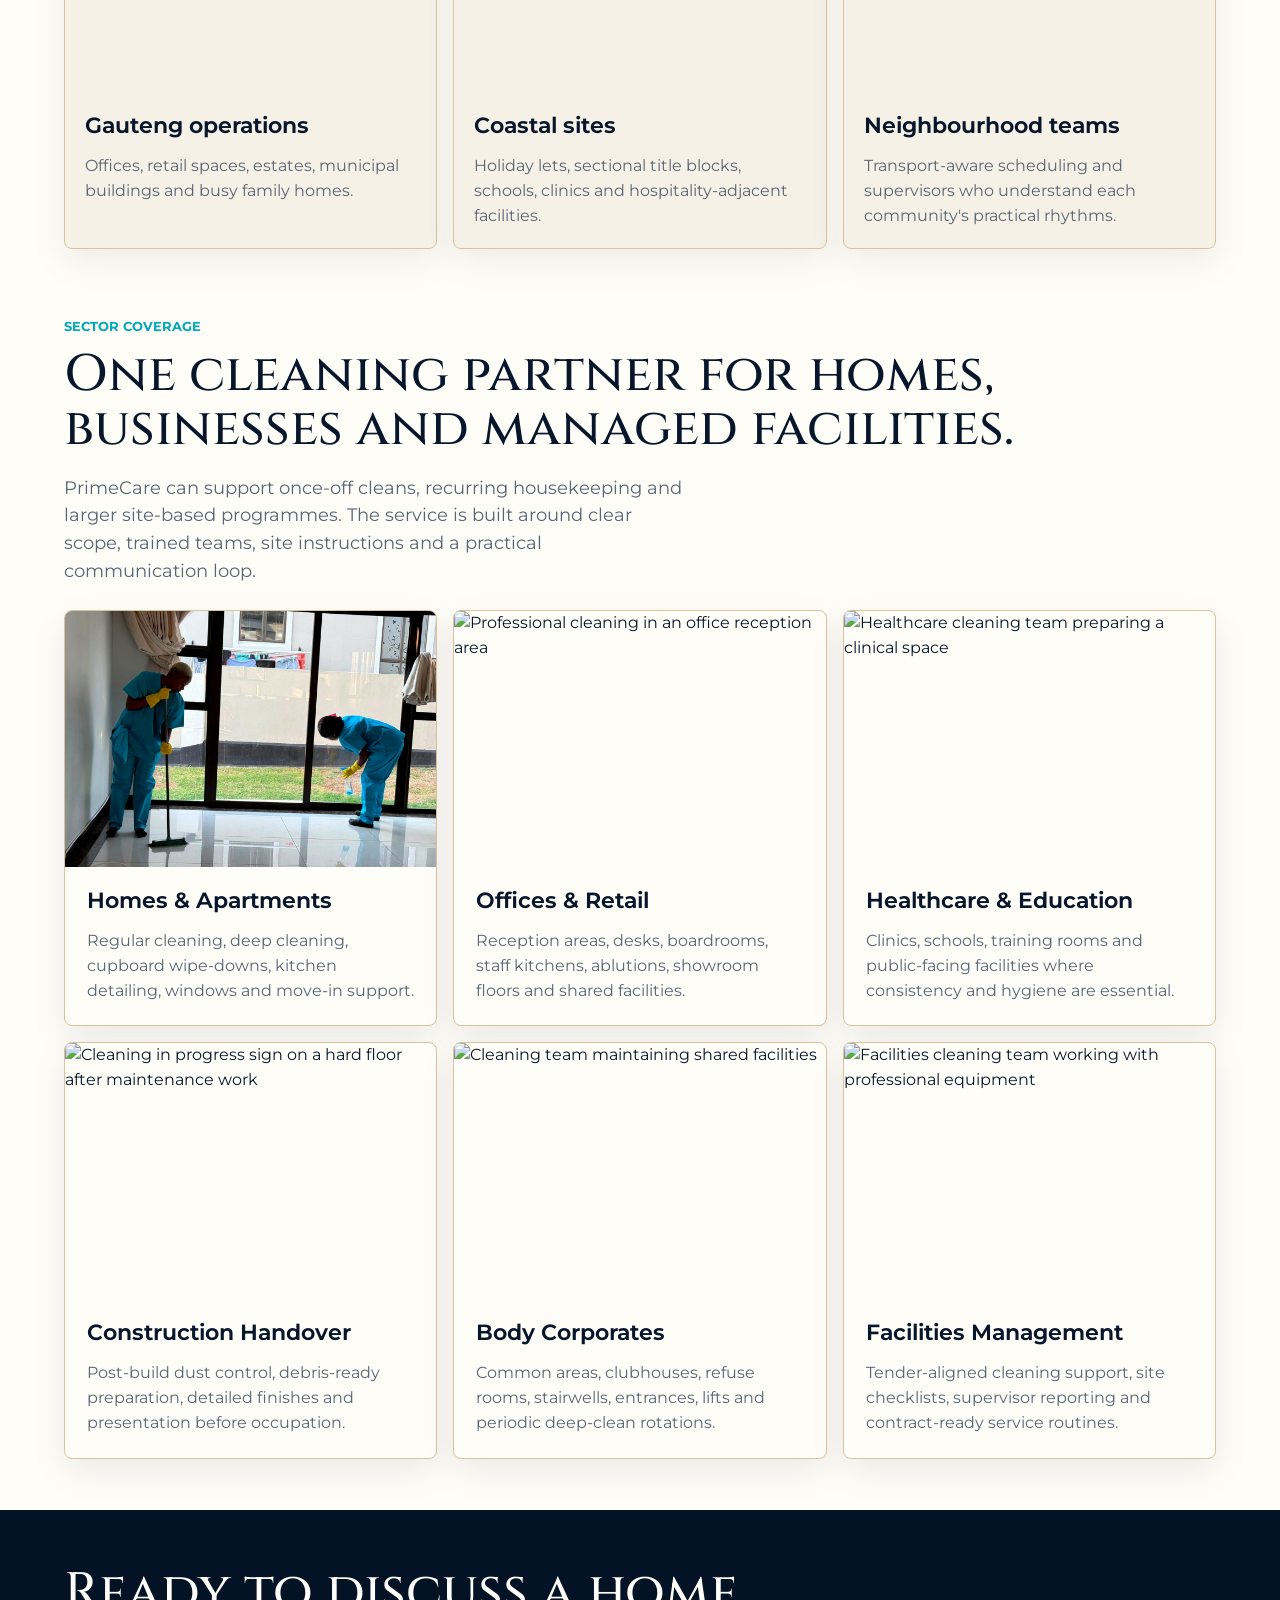
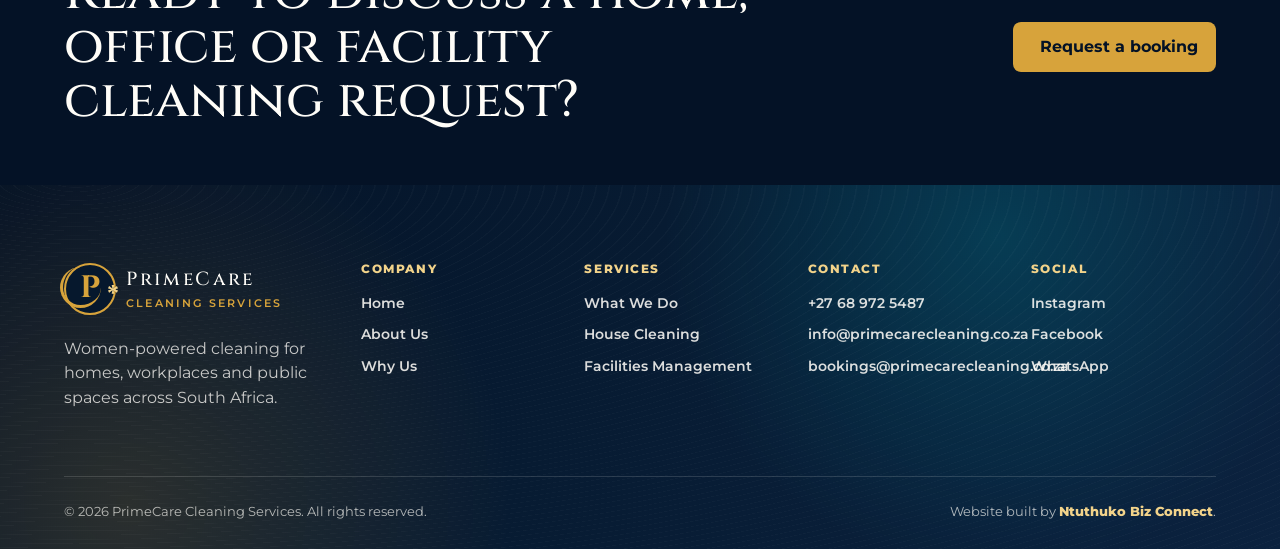
==== commit 96c33f4f: "Restore continuous equipment rail" ====
--- a/what-we-do.html
+++ b/what-we-do.html
@@ -138,6 +138,18 @@
             <span class="tool-chip photo-tool" aria-label="Safety gloves"><img src="assets/equipment-gloves-graphic.png" alt="" /></span>
             <span class="tool-chip photo-tool" aria-label="Caution sign"><img src="assets/equipment-caution-sign-graphic.png" alt="" /></span>
           </div>
+          <div class="equipment-set" aria-hidden="true">
+            <span class="tool-chip photo-tool"><img src="assets/equipment-broom-graphic.png" alt="" /></span>
+            <span class="tool-chip photo-tool"><img src="assets/equipment-mop-graphic.png" alt="" /></span>
+            <span class="tool-chip photo-tool"><img src="assets/mop-trolley-graphic.png" alt="" /></span>
+            <span class="tool-chip photo-tool"><img src="assets/equipment-floor-polisher-graphic.png" alt="" /></span>
+            <span class="tool-chip photo-tool"><img src="assets/equipment-spray-bottle-graphic.png" alt="" /></span>
+            <span class="tool-chip photo-tool"><img src="assets/equipment-cloths-graphic.png" alt="" /></span>
+            <span class="tool-chip photo-tool"><img src="assets/equipment-vacuum-graphic.png" alt="" /></span>
+            <span class="tool-chip photo-tool"><img src="assets/equipment-bucket-graphic.png" alt="" /></span>
+            <span class="tool-chip photo-tool"><img src="assets/equipment-gloves-graphic.png" alt="" /></span>
+            <span class="tool-chip photo-tool"><img src="assets/equipment-caution-sign-graphic.png" alt="" /></span>
+          </div>
         </div>
       </section>
 
--- a/styles.css
+++ b/styles.css
@@ -492,9 +492,11 @@
 
 .equipment-track {
   display: flex;
+  gap: clamp(14px, 2vw, 26px);
   width: max-content;
-  padding-left: 100vw;
-  animation: equipmentScroll 28s linear infinite;
+  padding-left: 0;
+  will-change: transform;
+  animation: equipmentScroll 22s linear infinite;
 }
 
 .equipment-rail:hover .equipment-track {
@@ -505,7 +507,7 @@
   display: flex;
   align-items: center;
   gap: clamp(14px, 2vw, 26px);
-  padding-right: clamp(14px, 2vw, 26px);
+  min-width: max-content;
 }
 
 .tool-chip {
@@ -582,7 +584,7 @@
   }
 
   to {
-    transform: translateX(calc(-100% - 100vw));
+    transform: translateX(calc(-50% - clamp(7px, 1vw, 13px)));
   }
 }
 
